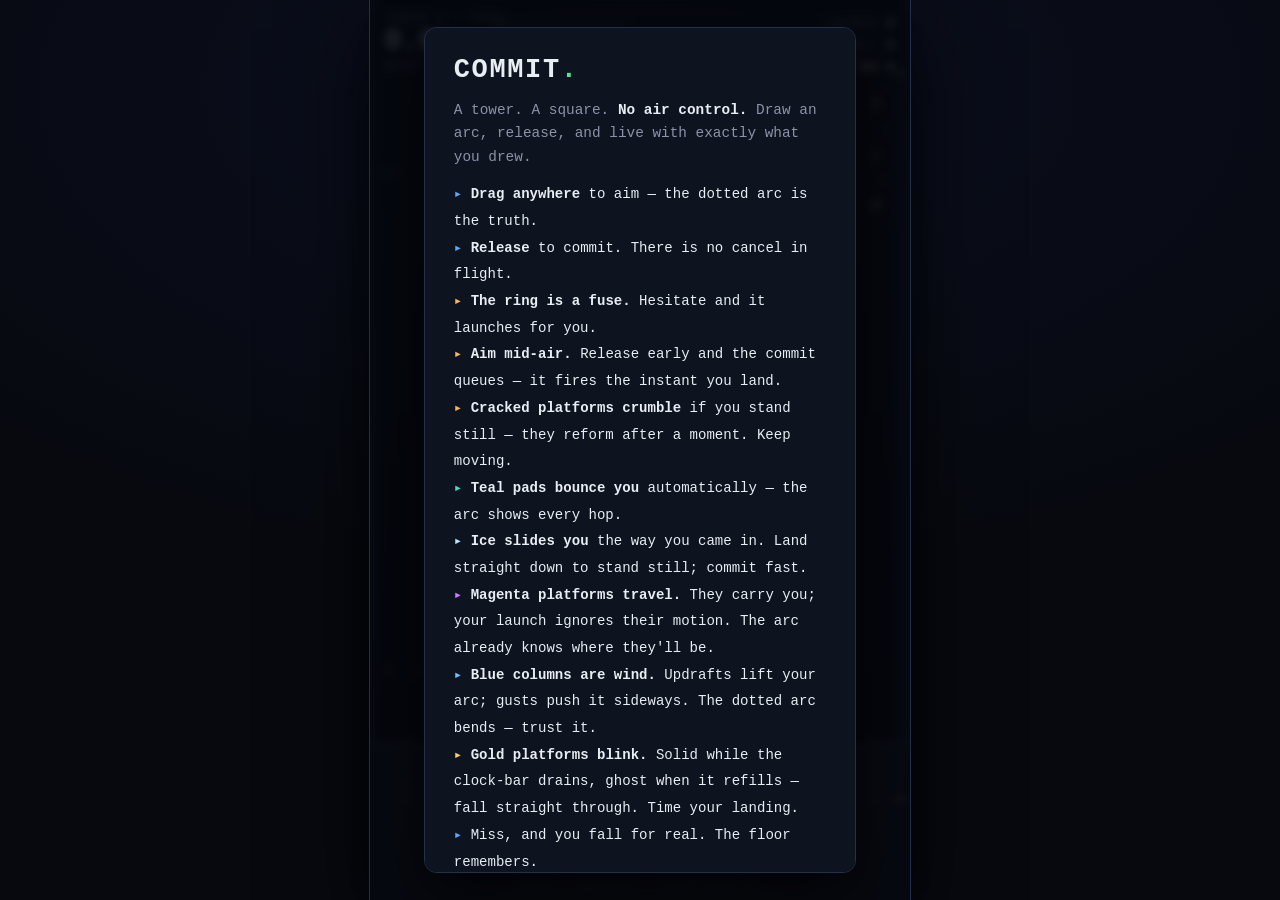
==== index.html @ 6cc87360 "COMMIT v2.5 — Tower 4 (The Tempest Engine): gust zones (updrafts/gusts bend the arc, flight-only) + " ====
<!doctype html>
<html lang="en">
<head>
<meta charset="utf-8">
<meta name="viewport" content="width=device-width,initial-scale=1,maximum-scale=1,user-scalable=no,viewport-fit=cover">
<meta name="description" content="COMMIT — a minimalist precision rage-platformer. Draw an arc, release, and live with exactly what you drew. No air control. No mercy.">
<meta name="theme-color" content="#07090f">
<link rel="icon" href="data:image/svg+xml,%3Csvg%20xmlns='http://www.w3.org/2000/svg'%20viewBox='0%200%2016%2016'%3E%3Crect%20x='1'%20y='1'%20width='14'%20height='14'%20rx='3'%20fill='%23e9edf4'/%3E%3Crect%20x='4'%20y='6'%20width='2'%20height='3'%20fill='%230a0e1a'/%3E%3Crect%20x='10'%20y='6'%20width='2'%20height='3'%20fill='%230a0e1a'/%3E%3C/svg%3E">
<link rel="stylesheet" href="style.css">
<title>COMMIT — no air control. no mercy.</title>
</head>
<body>
<div id="stage"><div id="frame">
<canvas id="cv" aria-label="COMMIT — drag to aim, release to jump"></canvas>
<div id="hud">
 <div id="top">
  <div id="alt"><button id="towerTag" aria-label="Choose tower">TOWER 1 · 508m</button><span id="altV">0.0m</span><small>BEST <span id="best">0.0m</span></small></div>
  <div id="meters">LAUNCH <b id="mLaunch">0</b><br>FALL <b id="mFall">0</b><br>TIME <b id="mTime">0:00.0</b></div>
 </div>
 <div id="btns"><button id="bHelp" aria-label="Help">?</button><button id="bSound" aria-label="Mute sound" aria-pressed="true" title="Sound on/off (M)">♪</button><button id="bReset" aria-label="Reset run">↺</button></div>
 <div id="foot">DRAG · RELEASE · LIVE WITH IT</div>
</div>
<div id="toast" role="status"></div>
<div id="help" class="overlay" hidden><div class="panel">
 <h1>COMMIT<span>.</span></h1>
 <p>A tower. A square. <b>No air control.</b> Draw an arc, release, and live with exactly what you drew.</p>
 <ul class="rules">
  <li><b>Drag anywhere</b> to aim — the dotted arc is the truth.</li>
  <li><b>Release</b> to commit. There is no cancel in flight.</li>
  <li class="warn"><b>The ring is a fuse.</b> Hesitate and it launches for you.</li>
  <li class="warn"><b>Aim mid-air.</b> Release early and the commit queues — it fires the instant you land.</li>
  <li class="warn"><b>Cracked platforms crumble</b> if you stand still — they reform after a moment. Keep moving.</li>
  <li class="spring"><b>Teal pads bounce you</b> automatically — the arc shows every hop.</li>
  <li class="ice"><b>Ice slides you</b> the way you came in. Land straight down to stand still; commit fast.</li>
  <li class="move"><b>Magenta platforms travel.</b> They carry you; your launch ignores their motion. The arc already knows where they'll be.</li>
  <li class="zone"><b>Blue columns are wind.</b> Updrafts lift your arc; gusts push it sideways. The dotted arc bends — trust it.</li>
  <li class="phase"><b>Gold platforms blink.</b> Solid while the clock-bar drains, ghost when it refills — fall straight through. Time your landing.</li>
  <li>Miss, and you fall for real. The floor remembers.</li>
  <li>Reach the summit at <b id="helpSummit">508m</b>.</li>
 </ul>
 <div class="keys">⌨ <kbd>←</kbd><kbd>→</kbd> angle · <kbd>↑</kbd><kbd>↓</kbd> power (hold to sweep) · <kbd>space</kbd> aim, again to commit<br>
 <kbd>shift</kbd> fine aim · <kbd>esc</kbd> close menus · <kbd>R</kbd> reset · <kbd>H</kbd> help · <kbd>M</kbd> sound</div>
 <div class="keys" id="lifeStats"></div>
 <div class="row" id="towers"></div>
 <div class="row"><button id="bStart" class="cta">BEGIN THE CLIMB</button></div>
</div></div>
<div id="confirm" class="overlay" hidden><div class="panel">
 <h1>ERASE RUN<span>?</span></h1>
 <p>Back to 0m. Launches, falls and the clock reset. Crumbled platforms reform. <b>Lifetime records stay.</b></p>
 <div class="row"><button id="bNo" class="cta ghost">KEEP CLIMBING</button><button id="bYes" class="cta danger">ERASE</button></div>
</div></div>
<div id="win" class="overlay" hidden><div class="panel">
 <h1>COMMITTED<span>.</span></h1>
 <p id="winSub">508 meters of decisions you couldn't take back.</p>
 <p id="winUnlock" class="unlock" hidden></p>
 <div id="winStats">
  <div><span>TIME</span><b id="wTime">—</b></div><div><span>LAUNCHES</span><b id="wLaunch">—</b></div>
  <div><span>FALLS</span><b id="wFall">—</b></div><div><span>BIGGEST DROP</span><b id="wDrop">—</b></div>
 </div>
 <textarea id="share" readonly aria-label="Share text"></textarea>
 <div class="row"><button id="bCopy" class="cta ghost">COPY</button><button id="bNext" class="cta">NEXT TOWER →</button><button id="bAgain" class="cta ghost">CLIMB AGAIN</button></div>
</div></div>
</div></div>
<script src="js/core.js"></script>
<script src="js/levels.js"></script>
<script src="levels/tower-1.js"></script>
<script src="levels/tower-2.js"></script>
<script src="levels/tower-3.js"></script>
<script src="levels/tower-4.js"></script>
<script src="js/audio.js"></script>
<script src="js/fx.js"></script>
<script src="js/sim.js"></script>
<script src="js/render.js"></script>
<script src="js/ui.js"></script>
<script src="js/main.js"></script>
</body>
</html>
---- style.css ----
:root{--bg:#07090f;--panel:#0e1320;--ink:#e9edf4;--dim:#8b93a7;--line:#26304a;
--blue:#5aa7ff;--green:#57e389;--amber:#ffb454;--red:#ff5d5d;--spring:#3fe0c5;--ice:#bfe3ff;--mover:#d17bff;
--phase:#ffd166;--zone:#6fc3ff}
*{box-sizing:border-box;margin:0;padding:0}
html,body{height:100%;overflow:hidden;background:var(--bg);color:var(--ink);
font-family:ui-monospace,SFMono-Regular,Menlo,Consolas,"Liberation Mono",monospace;
-webkit-user-select:none;user-select:none}
#stage{position:fixed;inset:0;display:flex;align-items:center;justify-content:center;
background:radial-gradient(120% 90% at 50% 10%,#0b1020 0%,#07090f 60%)}
#frame{position:relative;box-shadow:0 0 0 1px var(--line),0 30px 80px #000c}
canvas{display:block;touch-action:none;cursor:crosshair;background:#0a0e1a}
#hud{position:absolute;inset:0;pointer-events:none;display:flex;flex-direction:column;justify-content:space-between}
#top{display:flex;justify-content:space-between;align-items:flex-start;padding:.7em .8em}
#alt{font-size:1.6em;font-weight:700;line-height:1}
#alt small{display:block;font-size:.42em;color:var(--dim);font-weight:400;margin-top:.35em;letter-spacing:.12em}
#meters{text-align:right;font-size:.72em;color:var(--dim);letter-spacing:.08em;line-height:1.7}
#meters b{color:var(--ink)}
#btns{position:absolute;top:4.8em;right:.8em;display:flex;flex-direction:column;gap:.5em}
button{pointer-events:auto;font:inherit;color:var(--ink);background:#0e1320e6;border:1px solid var(--line);
width:2.2em;height:2.2em;border-radius:.45em;cursor:pointer;transition:border-color .15s,transform .1s}
button:hover{border-color:var(--blue)}
button:active{transform:scale(.94)}
button:focus-visible{outline:2px solid var(--blue);outline-offset:2px}
#bSound.off{color:var(--dim);text-decoration:line-through}
#towerTag{display:block;width:auto;height:auto;background:none;border:none;padding:0;margin:0 0 .3em;
color:var(--dim);font-size:.42em;font-weight:400;letter-spacing:.12em;text-align:left;cursor:pointer}
#towerTag:hover{color:var(--blue)}
#towerTag:focus-visible{outline:2px solid var(--blue);outline-offset:2px}
#foot{padding:.6em .8em;font-size:.62em;color:var(--dim);letter-spacing:.14em;text-align:center;opacity:.85}
.overlay{position:absolute;inset:0;display:flex;align-items:center;justify-content:center;
background:#05070cd9;backdrop-filter:blur(4px);pointer-events:auto;z-index:5}
[hidden]{display:none!important}
.panel{width:min(24em,92%);max-height:94%;overflow-y:auto;background:var(--panel);border:1px solid var(--line);
border-radius:.7em;padding:1.5em 1.6em;box-shadow:0 24px 60px #000a;scrollbar-width:thin;scrollbar-color:var(--line) #0a0f1c}
.panel h1{font-size:1.5em;letter-spacing:.06em;margin-bottom:.5em}
.panel h1 span{color:var(--green)}
.panel p{font-size:.8em;line-height:1.65;color:var(--dim);margin-bottom:.8em}
.panel p b{color:var(--ink)}
.rules{list-style:none;font-size:.78em;line-height:1.9;margin:.4em 0 1em}
.rules li::before{content:"▸ ";color:var(--blue)}
.rules li.warn::before{color:var(--amber)}
.rules li.spring::before{color:var(--spring)}
.rules li.ice::before{color:var(--ice)}
.rules li.move::before{color:var(--mover)}
.rules li.phase::before{color:var(--phase)}
.rules li.zone::before{color:var(--zone)}
.unlock{color:var(--ice);letter-spacing:.08em;font-weight:700}
#towers{margin-bottom:.8em}
#towers .cta{font-size:.7em;padding:.6em .6em}
#towers .cta:disabled{opacity:.45;cursor:not-allowed}
.keys{font-size:.68em;color:var(--dim);line-height:1.9;border-top:1px solid var(--line);padding-top:.8em;margin-bottom:1.1em}
.keys b{color:var(--ink)}
kbd{border:1px solid var(--line);border-bottom-width:2px;border-radius:.3em;padding:.05em .4em;font:inherit;color:var(--ink);background:#0a0f1c}
.row{display:flex;gap:.6em}
.cta{flex:1;width:auto;height:auto;padding:.7em 1em;font-weight:700;letter-spacing:.1em;font-size:.8em;
background:var(--blue);color:#06101f;border-color:var(--blue)}
.cta:hover{filter:brightness(1.1)}
.cta.ghost{background:transparent;color:var(--ink);border-color:var(--line)}
.cta.danger{background:var(--red);border-color:var(--red);color:#20060a}
#winStats{display:grid;grid-template-columns:1fr 1fr;gap:.55em .9em;font-size:.75em;margin:.6em 0 1em}
#winStats div{border:1px solid var(--line);border-radius:.45em;padding:.55em .7em}
#winStats b{display:block;font-size:1.35em;color:var(--green);margin-top:.15em}
#winStats span{color:var(--dim);letter-spacing:.1em;font-size:.85em}
#share{width:100%;font:inherit;font-size:.68em;color:var(--dim);background:#0a0f1c;border:1px solid var(--line);
border-radius:.45em;padding:.6em;resize:none;height:4.6em;margin-bottom:.8em;-webkit-user-select:text;user-select:text;
scrollbar-width:thin;scrollbar-color:var(--line) #0a0f1c}
.panel::-webkit-scrollbar,#share::-webkit-scrollbar{width:8px}
.panel::-webkit-scrollbar-track,#share::-webkit-scrollbar-track{background:#0a0f1c;border-radius:4px}
.panel::-webkit-scrollbar-thumb,#share::-webkit-scrollbar-thumb{background:var(--line);border-radius:4px}
.panel::-webkit-scrollbar-thumb:hover,#share::-webkit-scrollbar-thumb:hover{background:var(--blue)}
#toast{position:absolute;left:50%;bottom:4.5em;transform:translateX(-50%);font-size:.68em;letter-spacing:.12em;
color:var(--ink);background:#0e1320e6;border:1px solid var(--line);border-radius:.5em;padding:.5em .9em;
opacity:0;transition:opacity .25s;pointer-events:none;z-index:6;white-space:nowrap}
#toast.show{opacity:1}
@media (prefers-reduced-motion:reduce){button{transition:none}}
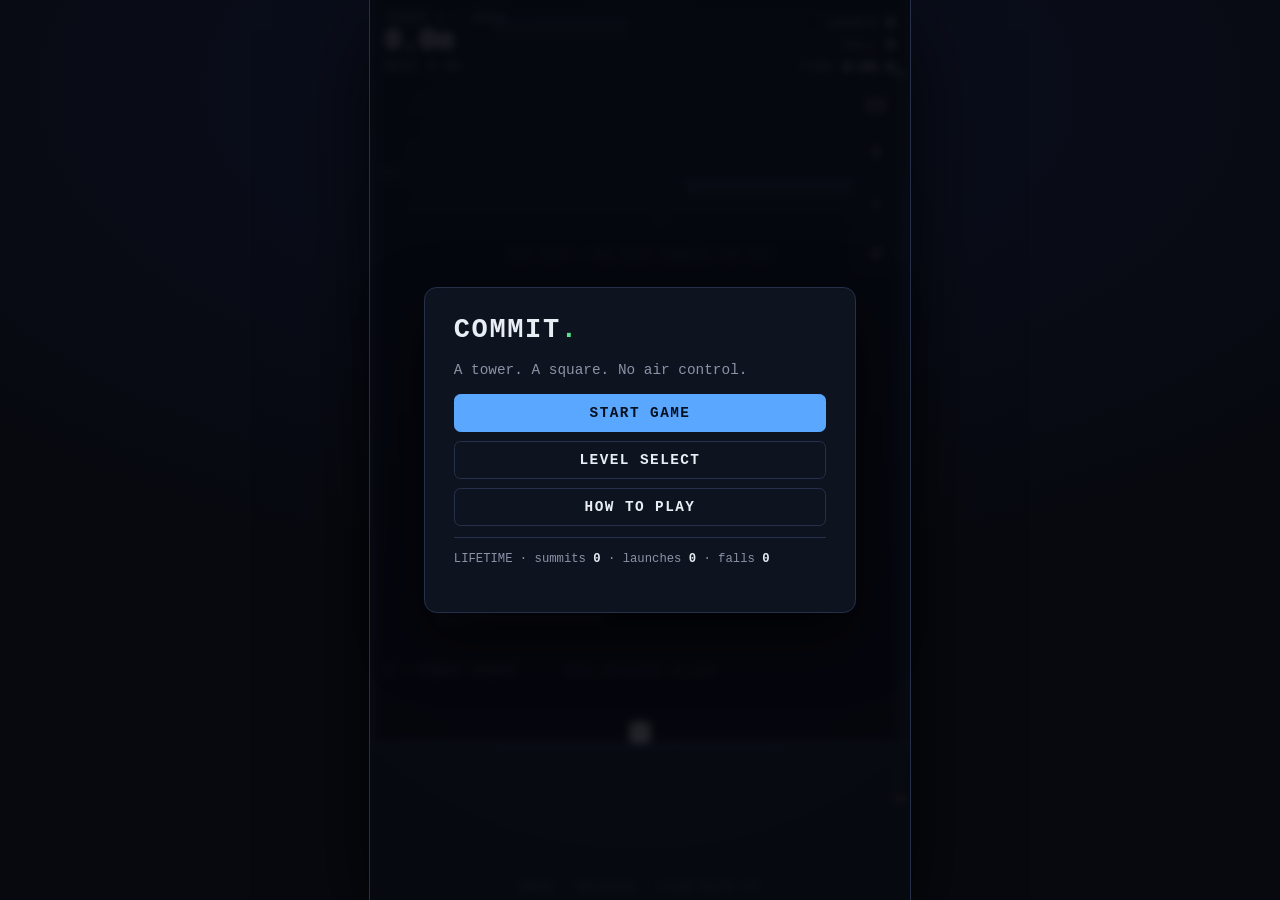
==== commit da9c6827: "Main menu start page (Continue/Start, Level Select of unlocked towers, How to Play), pause (Esc/P/II" ====
--- a/index.html
+++ b/index.html
@@ -17,10 +17,36 @@
   <div id="alt"><button id="towerTag" aria-label="Choose tower">TOWER 1 · 508m</button><span id="altV">0.0m</span><small>BEST <span id="best">0.0m</span></small></div>
   <div id="meters">LAUNCH <b id="mLaunch">0</b><br>FALL <b id="mFall">0</b><br>TIME <b id="mTime">0:00.0</b></div>
  </div>
- <div id="btns"><button id="bHelp" aria-label="Help">?</button><button id="bSound" aria-label="Mute sound" aria-pressed="true" title="Sound on/off (M)">♪</button><button id="bReset" aria-label="Reset run">↺</button></div>
+ <div id="btns"><button id="bPause" aria-label="Pause" title="Pause (Esc / P)">II</button><button id="bHelp" aria-label="Help">?</button><button id="bSound" aria-label="Mute sound" aria-pressed="true" title="Sound on/off (M)">♪</button><button id="bReset" aria-label="Reset run">↺</button></div>
  <div id="foot">DRAG · RELEASE · LIVE WITH IT</div>
 </div>
 <div id="toast" role="status"></div>
+<div id="menu" class="overlay" hidden><div class="panel">
+ <h1>COMMIT<span>.</span></h1>
+ <p id="menuSub">A tower. A square. No air control.</p>
+ <div class="col">
+  <button id="bContinue" class="cta block">START GAME</button>
+  <button id="bSelect" class="cta block ghost">LEVEL SELECT</button>
+  <button id="bHow" class="cta block ghost">HOW TO PLAY</button>
+ </div>
+ <div class="keys" id="menuStats"></div>
+</div></div>
+<div id="pause" class="overlay" hidden><div class="panel">
+ <h1>PAUSED<span>.</span></h1>
+ <p id="pauseInfo"></p>
+ <div class="col">
+  <button id="bResume" class="cta block">RESUME</button>
+  <button id="bPauseSelect" class="cta block ghost">LEVEL SELECT</button>
+  <button id="bPauseMenu" class="cta block ghost">MAIN MENU</button>
+ </div>
+ <div class="keys">esc / p resume · the clock is frozen</div>
+</div></div>
+<div id="select" class="overlay" hidden><div class="panel">
+ <h1>LEVEL SELECT<span>.</span></h1>
+ <p>Available towers. Clear a summit to unlock the next.</p>
+ <div class="col" id="selectList"></div>
+ <div class="row"><button id="selectBack" class="cta ghost">BACK</button></div>
+</div></div>
 <div id="help" class="overlay" hidden><div class="panel">
  <h1>COMMIT<span>.</span></h1>
  <p>A tower. A square. <b>No air control.</b> Draw an arc, release, and live with exactly what you drew.</p>
@@ -39,7 +65,7 @@
   <li>Reach the summit at <b id="helpSummit">508m</b>.</li>
  </ul>
  <div class="keys">⌨ <kbd>←</kbd><kbd>→</kbd> angle · <kbd>↑</kbd><kbd>↓</kbd> power (hold to sweep) · <kbd>space</kbd> aim, again to commit<br>
- <kbd>shift</kbd> fine aim · <kbd>esc</kbd> close menus · <kbd>R</kbd> reset · <kbd>H</kbd> help · <kbd>M</kbd> sound</div>
+ <kbd>shift</kbd> fine aim · <kbd>esc</kbd>/<kbd>P</kbd> pause · <kbd>R</kbd> reset · <kbd>H</kbd> help · <kbd>M</kbd> sound</div>
  <div class="keys" id="lifeStats"></div>
  <div class="row" id="towers"></div>
  <div class="row"><button id="bStart" class="cta">BEGIN THE CLIMB</button></div>
@@ -59,6 +85,7 @@
  </div>
  <textarea id="share" readonly aria-label="Share text"></textarea>
  <div class="row"><button id="bCopy" class="cta ghost">COPY</button><button id="bNext" class="cta">NEXT TOWER →</button><button id="bAgain" class="cta ghost">CLIMB AGAIN</button></div>
+ <div class="row"><button id="bWinSelect" class="cta ghost">LEVEL SELECT</button><button id="bWinMenu" class="cta ghost">MAIN MENU</button></div>
 </div></div>
 </div></div>
 <script src="js/core.js"></script>
--- a/style.css
+++ b/style.css
@@ -57,6 +57,9 @@
 .cta:hover{filter:brightness(1.1)}
 .cta.ghost{background:transparent;color:var(--ink);border-color:var(--line)}
 .cta.danger{background:var(--red);border-color:var(--red);color:#20060a}
+.col{display:flex;flex-direction:column;gap:.5em;margin:.6em 0}
+.cta.block{flex:none;width:100%}
+#selectList .cta{font-size:.75em}
 #winStats{display:grid;grid-template-columns:1fr 1fr;gap:.55em .9em;font-size:.75em;margin:.6em 0 1em}
 #winStats div{border:1px solid var(--line);border-radius:.45em;padding:.55em .7em}
 #winStats b{display:block;font-size:1.35em;color:var(--green);margin-top:.15em}
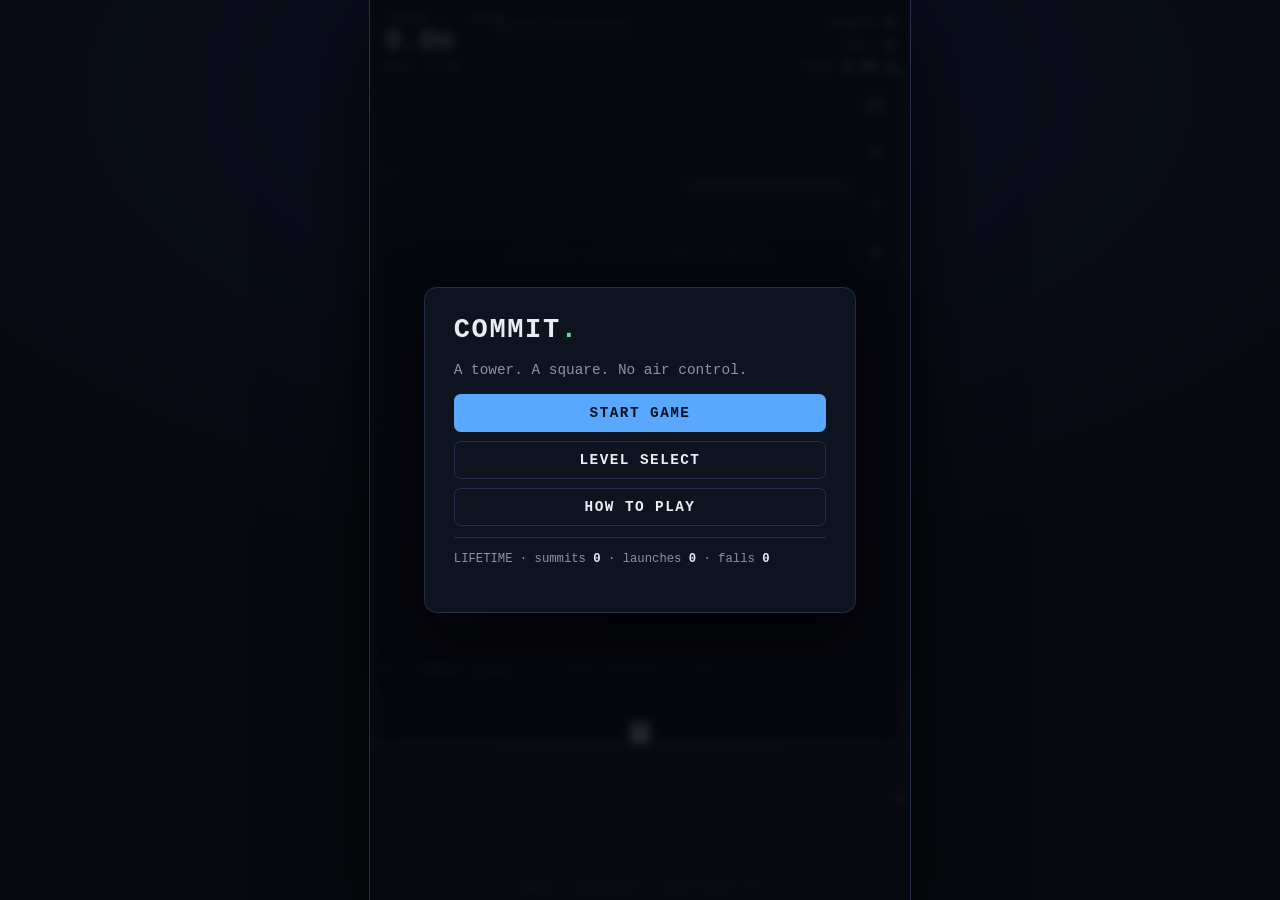
==== commit 370c411e: "COMMIT v2.6 — Tower 5 (The Orrery): orbiters (circular 2-D carry) + direction springs (fixed-vector " ====
--- a/index.html
+++ b/index.html
@@ -61,6 +61,8 @@
   <li class="move"><b>Magenta platforms travel.</b> They carry you; your launch ignores their motion. The arc already knows where they'll be.</li>
   <li class="zone"><b>Blue columns are wind.</b> Updrafts lift your arc; gusts push it sideways. The dotted arc bends — trust it.</li>
   <li class="phase"><b>Gold platforms blink.</b> Solid while the clock-bar drains, ghost when it refills — fall straight through. Time your landing.</li>
+  <li class="orbit"><b>Green rings orbit.</b> They carry you around the circle; the arc knows where they'll be.</li>
+  <li class="dir"><b>Orange pads throw you.</b> A fixed vector, not your momentum — follow the arrow.</li>
   <li>Miss, and you fall for real. The floor remembers.</li>
   <li>Reach the summit at <b id="helpSummit">508m</b>.</li>
  </ul>
@@ -94,6 +96,7 @@
 <script src="levels/tower-2.js"></script>
 <script src="levels/tower-3.js"></script>
 <script src="levels/tower-4.js"></script>
+<script src="levels/tower-5.js"></script>
 <script src="js/audio.js"></script>
 <script src="js/fx.js"></script>
 <script src="js/sim.js"></script>
--- a/style.css
+++ b/style.css
@@ -1,6 +1,6 @@
 :root{--bg:#07090f;--panel:#0e1320;--ink:#e9edf4;--dim:#8b93a7;--line:#26304a;
 --blue:#5aa7ff;--green:#57e389;--amber:#ffb454;--red:#ff5d5d;--spring:#3fe0c5;--ice:#bfe3ff;--mover:#d17bff;
---phase:#ffd166;--zone:#6fc3ff}
+--phase:#ffd166;--zone:#6fc3ff;--dir:#ff9f43;--orbit:#7ee0a3}
 *{box-sizing:border-box;margin:0;padding:0}
 html,body{height:100%;overflow:hidden;background:var(--bg);color:var(--ink);
 font-family:ui-monospace,SFMono-Regular,Menlo,Consolas,"Liberation Mono",monospace;
@@ -44,6 +44,8 @@
 .rules li.move::before{color:var(--mover)}
 .rules li.phase::before{color:var(--phase)}
 .rules li.zone::before{color:var(--zone)}
+.rules li.orbit::before{color:var(--orbit)}
+.rules li.dir::before{color:var(--dir)}
 .unlock{color:var(--ice);letter-spacing:.08em;font-weight:700}
 #towers{margin-bottom:.8em}
 #towers .cta{font-size:.7em;padding:.6em .6em}
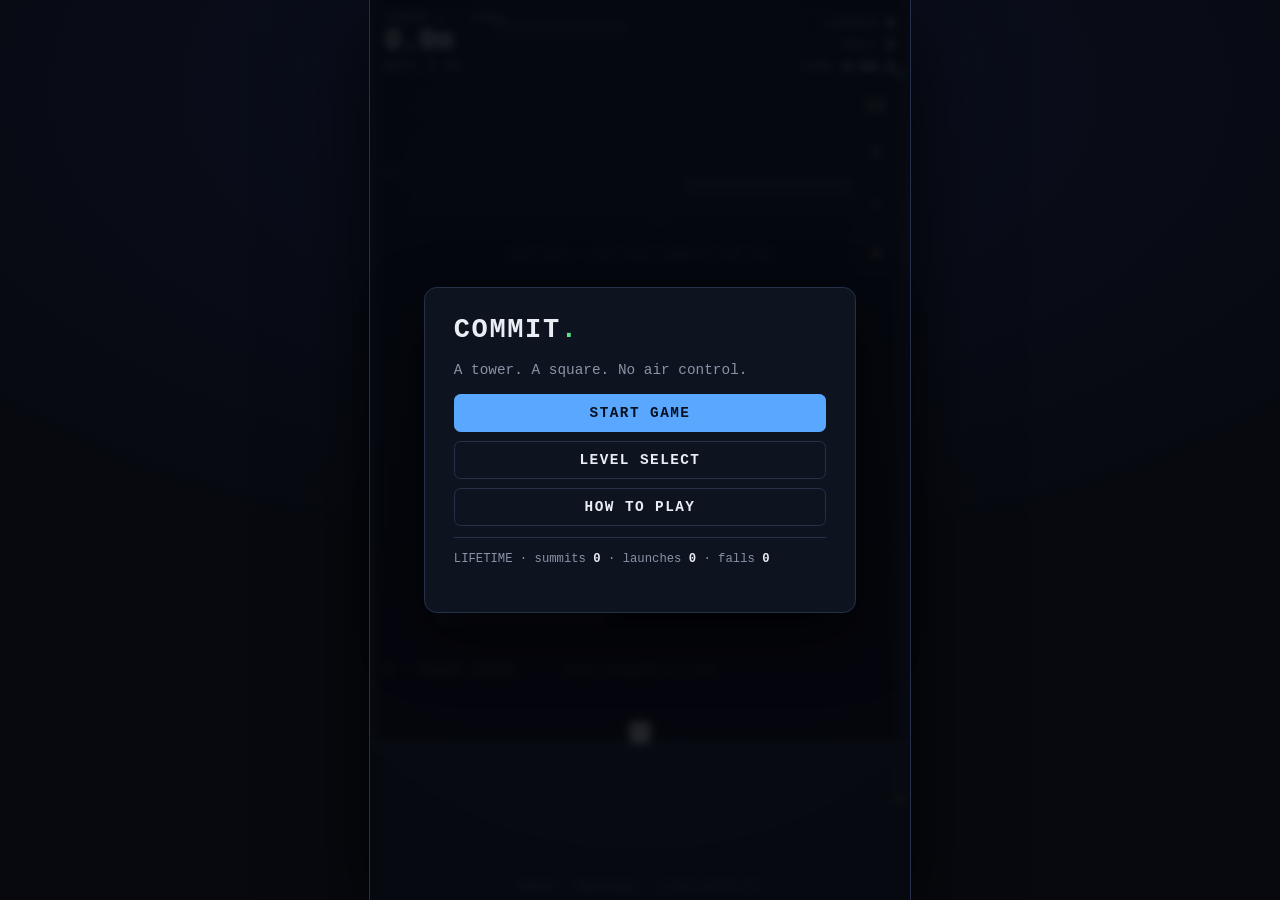
==== commit a05d5c58: "Readable-code pass: reformat every script and move all tuning numbers into named, commented constant" ====
--- a/index.html
+++ b/index.html
@@ -90,6 +90,7 @@
  <div class="row"><button id="bWinSelect" class="cta ghost">LEVEL SELECT</button><button id="bWinMenu" class="cta ghost">MAIN MENU</button></div>
 </div></div>
 </div></div>
+<script src="js/constants.js"></script>
 <script src="js/core.js"></script>
 <script src="js/levels.js"></script>
 <script src="levels/tower-1.js"></script>
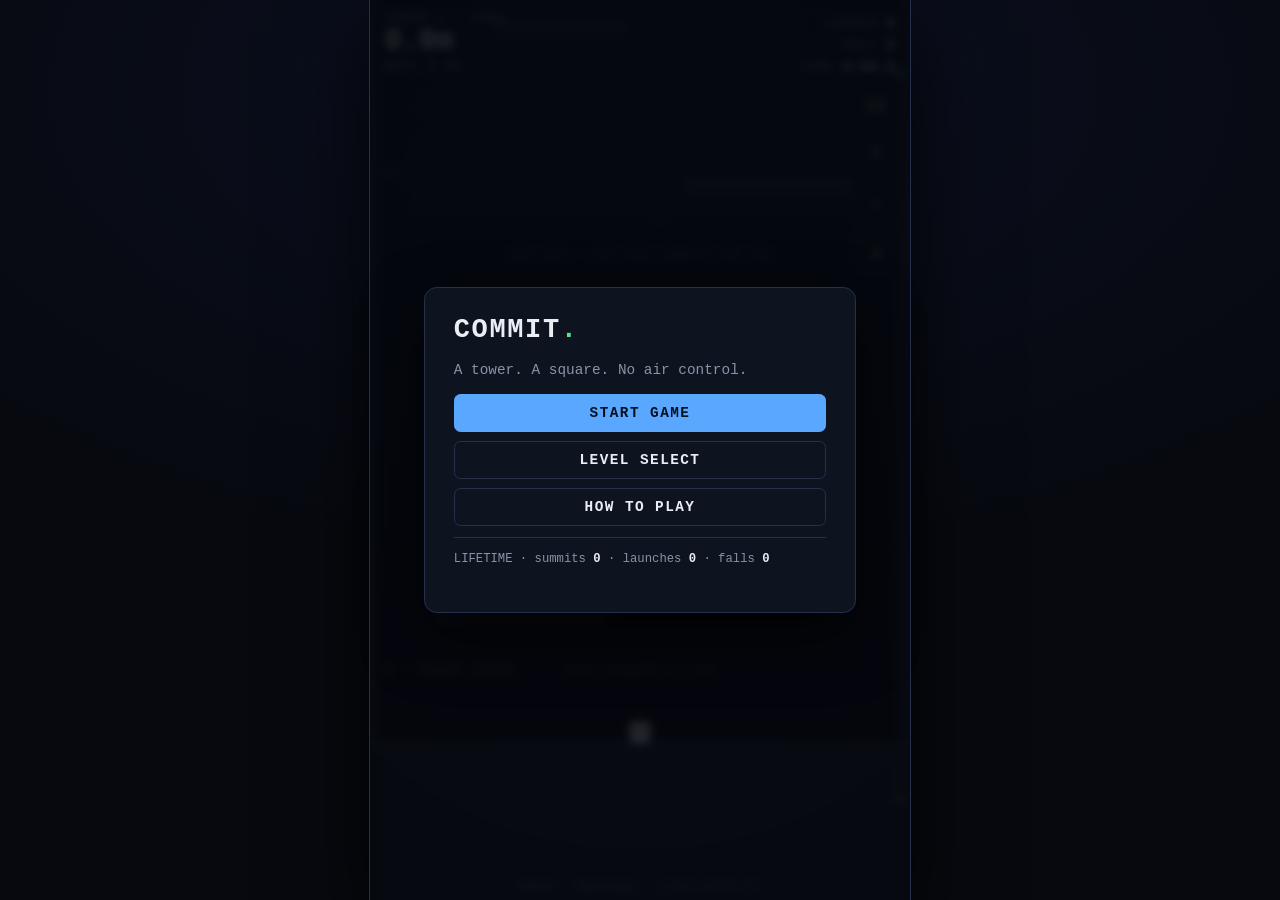
==== commit 541c090b: "COMMIT v2.7 — Tower 6 (The Switchboard): one-way warp doors (type 9, target idx). The fold resolves " ====
--- a/index.html
+++ b/index.html
@@ -63,6 +63,7 @@
   <li class="phase"><b>Gold platforms blink.</b> Solid while the clock-bar drains, ghost when it refills — fall straight through. Time your landing.</li>
   <li class="orbit"><b>Green rings orbit.</b> They carry you around the circle; the arc knows where they'll be.</li>
   <li class="dir"><b>Orange pads throw you.</b> A fixed vector, not your momentum — follow the arrow.</li>
+  <li class="warp"><b>Pink pads are one-way doors.</b> Landing folds you to their target — the arc rings where the door opens. Some doors open downward; some are unkind.</li>
   <li>Miss, and you fall for real. The floor remembers.</li>
   <li>Reach the summit at <b id="helpSummit">508m</b>.</li>
  </ul>
@@ -98,6 +99,7 @@
 <script src="levels/tower-3.js"></script>
 <script src="levels/tower-4.js"></script>
 <script src="levels/tower-5.js"></script>
+<script src="levels/tower-6.js"></script>
 <script src="js/audio.js"></script>
 <script src="js/fx.js"></script>
 <script src="js/sim.js"></script>
--- a/style.css
+++ b/style.css
@@ -1,6 +1,6 @@
 :root{--bg:#07090f;--panel:#0e1320;--ink:#e9edf4;--dim:#8b93a7;--line:#26304a;
 --blue:#5aa7ff;--green:#57e389;--amber:#ffb454;--red:#ff5d5d;--spring:#3fe0c5;--ice:#bfe3ff;--mover:#d17bff;
---phase:#ffd166;--zone:#6fc3ff;--dir:#ff9f43;--orbit:#7ee0a3}
+--phase:#ffd166;--zone:#6fc3ff;--dir:#ff9f43;--orbit:#7ee0a3;--warp:#ff6ec7}
 *{box-sizing:border-box;margin:0;padding:0}
 html,body{height:100%;overflow:hidden;background:var(--bg);color:var(--ink);
 font-family:ui-monospace,SFMono-Regular,Menlo,Consolas,"Liberation Mono",monospace;
@@ -46,6 +46,7 @@
 .rules li.zone::before{color:var(--zone)}
 .rules li.orbit::before{color:var(--orbit)}
 .rules li.dir::before{color:var(--dir)}
+.rules li.warp::before{color:var(--warp)}
 .unlock{color:var(--ice);letter-spacing:.08em;font-weight:700}
 #towers{margin-bottom:.8em}
 #towers .cta{font-size:.7em;padding:.6em .6em}
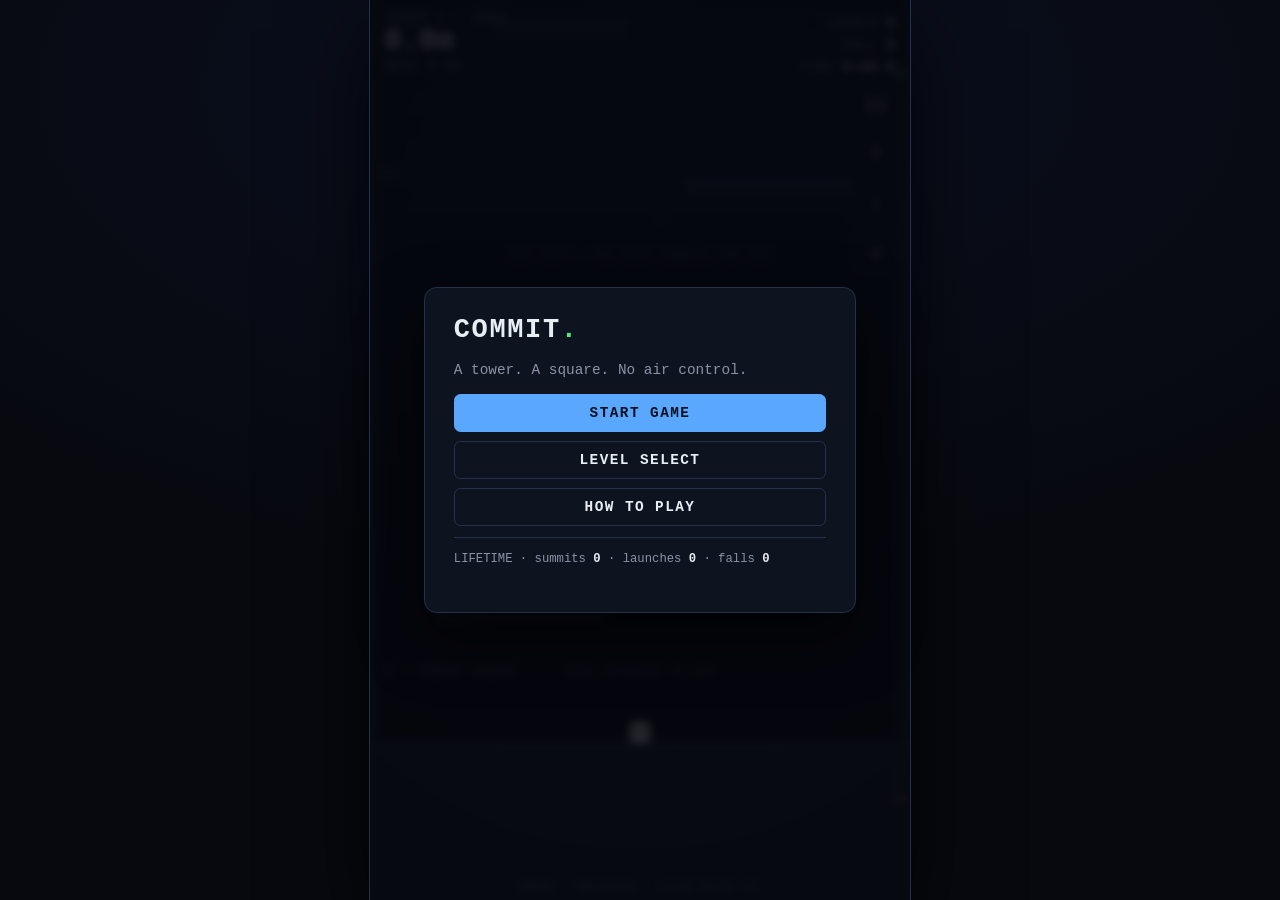
==== commit 4f52c988: "Tower 6 grows to 780m (46 platforms, 11 doors, 9 sections: Return Door, Machine Room with a phase ga" ====
--- a/index.html
+++ b/index.html
@@ -36,6 +36,7 @@
  <p id="pauseInfo"></p>
  <div class="col">
   <button id="bResume" class="cta block">RESUME</button>
+  <button id="bPauseReset" class="cta block ghost">RESET RUN</button>
   <button id="bPauseSelect" class="cta block ghost">LEVEL SELECT</button>
   <button id="bPauseMenu" class="cta block ghost">MAIN MENU</button>
  </div>
@@ -50,6 +51,11 @@
 <div id="help" class="overlay" hidden><div class="panel">
  <h1>COMMIT<span>.</span></h1>
  <p>A tower. A square. <b>No air control.</b> Draw an arc, release, and live with exactly what you drew.</p>
+ <div class="row" id="towers"></div>
+ <div class="row"><button id="bStart" class="cta">BEGIN THE CLIMB</button></div>
+ <div class="keys">⌨ <kbd>←</kbd><kbd>→</kbd> angle · <kbd>↑</kbd><kbd>↓</kbd> power (hold to sweep) · <kbd>space</kbd> aim, again to commit<br>
+ <kbd>shift</kbd> fine aim · <kbd>esc</kbd>/<kbd>P</kbd> pause · <kbd>R</kbd> reset · <kbd>H</kbd> help · <kbd>M</kbd> sound</div>
+ <div class="keys" id="lifeStats"></div>
  <ul class="rules">
   <li><b>Drag anywhere</b> to aim — the dotted arc is the truth.</li>
   <li><b>Release</b> to commit. There is no cancel in flight.</li>
@@ -63,15 +69,10 @@
   <li class="phase"><b>Gold platforms blink.</b> Solid while the clock-bar drains, ghost when it refills — fall straight through. Time your landing.</li>
   <li class="orbit"><b>Green rings orbit.</b> They carry you around the circle; the arc knows where they'll be.</li>
   <li class="dir"><b>Orange pads throw you.</b> A fixed vector, not your momentum — follow the arrow.</li>
-  <li class="warp"><b>Pink pads are one-way doors.</b> Landing folds you to their target — the arc rings where the door opens. Some doors open downward; some are unkind.</li>
+  <li class="warp"><b>Pink pads are one-way doors.</b> Landing folds you somewhere — the arc rings the door, never its destination. Some doors open downward; some are unkind.</li>
   <li>Miss, and you fall for real. The floor remembers.</li>
   <li>Reach the summit at <b id="helpSummit">508m</b>.</li>
  </ul>
- <div class="keys">⌨ <kbd>←</kbd><kbd>→</kbd> angle · <kbd>↑</kbd><kbd>↓</kbd> power (hold to sweep) · <kbd>space</kbd> aim, again to commit<br>
- <kbd>shift</kbd> fine aim · <kbd>esc</kbd>/<kbd>P</kbd> pause · <kbd>R</kbd> reset · <kbd>H</kbd> help · <kbd>M</kbd> sound</div>
- <div class="keys" id="lifeStats"></div>
- <div class="row" id="towers"></div>
- <div class="row"><button id="bStart" class="cta">BEGIN THE CLIMB</button></div>
 </div></div>
 <div id="confirm" class="overlay" hidden><div class="panel">
  <h1>ERASE RUN<span>?</span></h1>
--- a/style.css
+++ b/style.css
@@ -36,7 +36,7 @@
 .panel h1 span{color:var(--green)}
 .panel p{font-size:.8em;line-height:1.65;color:var(--dim);margin-bottom:.8em}
 .panel p b{color:var(--ink)}
-.rules{list-style:none;font-size:.78em;line-height:1.9;margin:.4em 0 1em}
+.rules{list-style:none;font-size:.74em;line-height:1.6;margin:.4em 0 1em}
 .rules li::before{content:"▸ ";color:var(--blue)}
 .rules li.warn::before{color:var(--amber)}
 .rules li.spring::before{color:var(--spring)}
@@ -48,8 +48,8 @@
 .rules li.dir::before{color:var(--dir)}
 .rules li.warp::before{color:var(--warp)}
 .unlock{color:var(--ice);letter-spacing:.08em;font-weight:700}
-#towers{margin-bottom:.8em}
-#towers .cta{font-size:.7em;padding:.6em .6em}
+#towers{flex-wrap:wrap;gap:.45em;margin-bottom:.8em}
+#towers .cta{flex:1 1 30%;min-width:0;font-size:.68em;padding:.55em .4em}
 #towers .cta:disabled{opacity:.45;cursor:not-allowed}
 .keys{font-size:.68em;color:var(--dim);line-height:1.9;border-top:1px solid var(--line);padding-top:.8em;margin-bottom:1.1em}
 .keys b{color:var(--ink)}
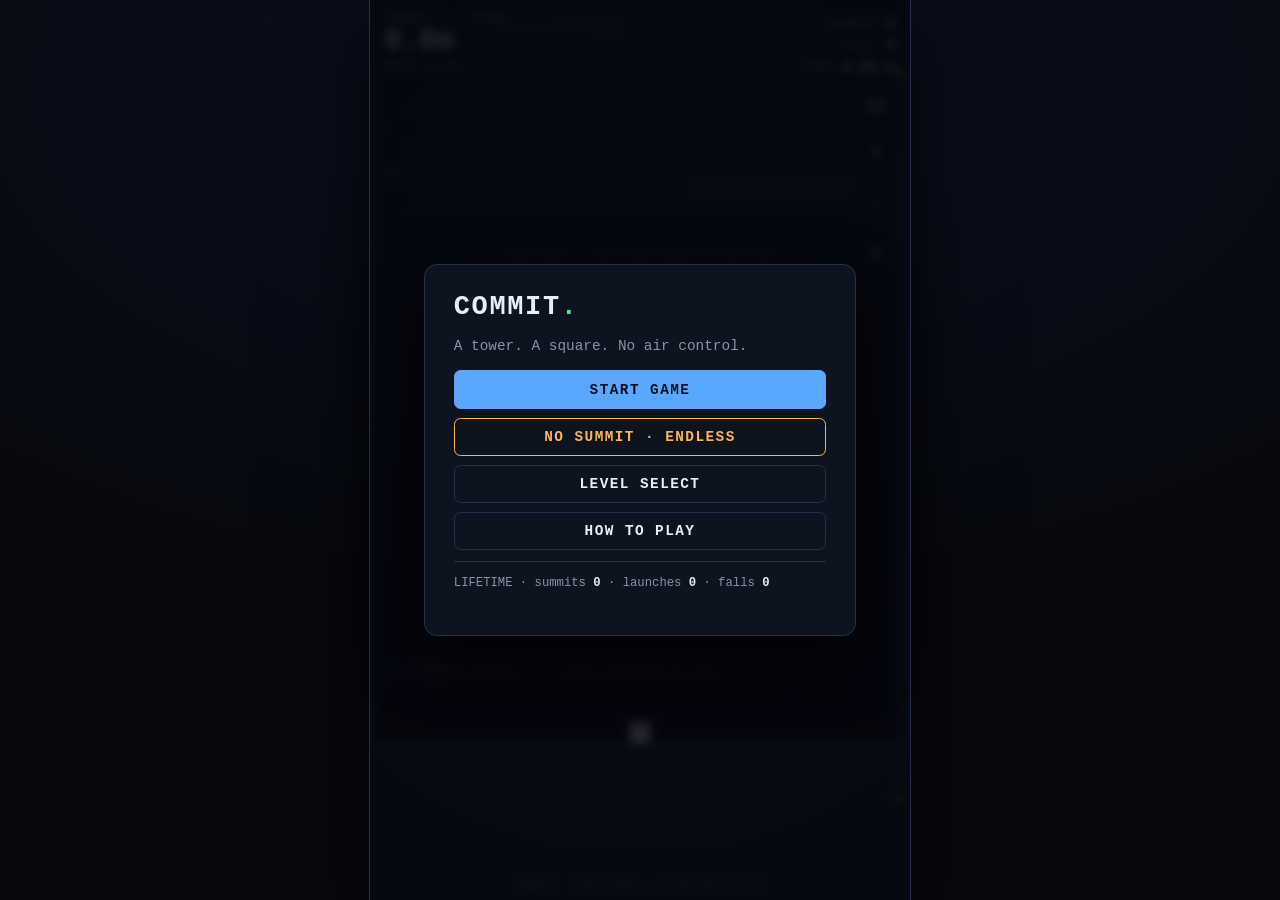
==== commit 77521ae6: "NO SUMMIT: endless randomized mode from the main menu - seeded shaft of every platform type, probe-v" ====
--- a/index.html
+++ b/index.html
@@ -14,7 +14,7 @@
 <canvas id="cv" aria-label="COMMIT — drag to aim, release to jump"></canvas>
 <div id="hud">
  <div id="top">
-  <div id="alt"><button id="towerTag" aria-label="Choose tower">TOWER 1 · 508m</button><span id="altV">0.0m</span><small>BEST <span id="best">0.0m</span></small></div>
+  <div id="alt"><button id="towerTag" aria-label="Choose tower">TOWER 1 · 508m</button><span id="altV">0.0m</span><small><span id="bestLab">BEST</span> <span id="best">0.0m</span></small></div>
   <div id="meters">LAUNCH <b id="mLaunch">0</b><br>FALL <b id="mFall">0</b><br>TIME <b id="mTime">0:00.0</b></div>
  </div>
  <div id="btns"><button id="bPause" aria-label="Pause" title="Pause (Esc / P)">II</button><button id="bHelp" aria-label="Help">?</button><button id="bSound" aria-label="Mute sound" aria-pressed="true" title="Sound on/off (M)">♪</button><button id="bReset" aria-label="Reset run">↺</button></div>
@@ -26,6 +26,7 @@
  <p id="menuSub">A tower. A square. No air control.</p>
  <div class="col">
   <button id="bContinue" class="cta block">START GAME</button>
+  <button id="bEndless" class="cta block endless">NO SUMMIT · ENDLESS</button>
   <button id="bSelect" class="cta block ghost">LEVEL SELECT</button>
   <button id="bHow" class="cta block ghost">HOW TO PLAY</button>
  </div>
@@ -71,7 +72,8 @@
   <li class="dir"><b>Orange pads throw you.</b> A fixed vector, not your momentum — follow the arrow.</li>
   <li class="warp"><b>Pink pads are one-way doors.</b> Landing folds you somewhere — the arc rings the door, never its destination. Some doors open downward; some are unkind.</li>
   <li>Miss, and you fall for real. The floor remembers.</li>
-  <li>Reach the summit at <b id="helpSummit">508m</b>.</li>
+  <li id="ruleSummit">Reach the summit at <b id="helpSummit">508m</b>.</li>
+  <li id="ruleEndless" class="endless" hidden><b>NO SUMMIT is endless.</b> Random platforms, always within reach. The void rises 50m below your peak — fall into it and the run ends. Flagged pads <b>commit your height</b>: only committed height counts on death.</li>
  </ul>
 </div></div>
 <div id="confirm" class="overlay" hidden><div class="panel">
@@ -83,13 +85,25 @@
  <h1>COMMITTED<span>.</span></h1>
  <p id="winSub">508 meters of decisions you couldn't take back.</p>
  <p id="winUnlock" class="unlock" hidden></p>
- <div id="winStats">
+ <div id="winStats" class="stats">
   <div><span>TIME</span><b id="wTime">—</b></div><div><span>LAUNCHES</span><b id="wLaunch">—</b></div>
   <div><span>FALLS</span><b id="wFall">—</b></div><div><span>BIGGEST DROP</span><b id="wDrop">—</b></div>
  </div>
  <textarea id="share" readonly aria-label="Share text"></textarea>
  <div class="row"><button id="bCopy" class="cta ghost">COPY</button><button id="bNext" class="cta">NEXT TOWER →</button><button id="bAgain" class="cta ghost">CLIMB AGAIN</button></div>
  <div class="row"><button id="bWinSelect" class="cta ghost">LEVEL SELECT</button><button id="bWinMenu" class="cta ghost">MAIN MENU</button></div>
+</div></div>
+<div id="dead" class="overlay" hidden><div class="panel">
+ <h1>THE VOID<span>.</span></h1>
+ <p id="deadSub">Uncommitted height is lost. The void keeps what you didn't commit.</p>
+ <div class="stats">
+  <div><span>COMMITTED</span><b id="dScore">—</b></div><div><span>PEAK REACHED</span><b id="dPeak">—</b></div>
+  <div><span>LAUNCHES</span><b id="dLaunch">—</b></div><div><span>TIME</span><b id="dTime">—</b></div>
+ </div>
+ <p id="deadBest" class="unlock"></p>
+ <textarea id="dShare" readonly aria-label="Share text"></textarea>
+ <div class="row"><button id="bDeadCopy" class="cta ghost">COPY</button><button id="bDeadAgain" class="cta">CLIMB AGAIN</button></div>
+ <div class="row"><button id="bDeadMenu" class="cta ghost">MAIN MENU</button></div>
 </div></div>
 </div></div>
 <script src="js/constants.js"></script>
@@ -104,6 +118,7 @@
 <script src="js/audio.js"></script>
 <script src="js/fx.js"></script>
 <script src="js/sim.js"></script>
+<script src="js/endless.js"></script>
 <script src="js/render.js"></script>
 <script src="js/ui.js"></script>
 <script src="js/main.js"></script>
--- a/style.css
+++ b/style.css
@@ -47,6 +47,7 @@
 .rules li.orbit::before{color:var(--orbit)}
 .rules li.dir::before{color:var(--dir)}
 .rules li.warp::before{color:var(--warp)}
+.rules li.endless::before{color:var(--amber)}
 .unlock{color:var(--ice);letter-spacing:.08em;font-weight:700}
 #towers{flex-wrap:wrap;gap:.45em;margin-bottom:.8em}
 #towers .cta{flex:1 1 30%;min-width:0;font-size:.68em;padding:.55em .4em}
@@ -54,26 +55,31 @@
 .keys{font-size:.68em;color:var(--dim);line-height:1.9;border-top:1px solid var(--line);padding-top:.8em;margin-bottom:1.1em}
 .keys b{color:var(--ink)}
 kbd{border:1px solid var(--line);border-bottom-width:2px;border-radius:.3em;padding:.05em .4em;font:inherit;color:var(--ink);background:#0a0f1c}
-.row{display:flex;gap:.6em}
+.row{display:flex;gap:.6em;margin-bottom:.6em}
 .cta{flex:1;width:auto;height:auto;padding:.7em 1em;font-weight:700;letter-spacing:.1em;font-size:.8em;
 background:var(--blue);color:#06101f;border-color:var(--blue)}
 .cta:hover{filter:brightness(1.1)}
 .cta.ghost{background:transparent;color:var(--ink);border-color:var(--line)}
+.cta.endless{background:transparent;color:var(--amber);border-color:var(--amber)}
+.cta.endless:hover{filter:brightness(1.2)}
 .cta.danger{background:var(--red);border-color:var(--red);color:#20060a}
 .col{display:flex;flex-direction:column;gap:.5em;margin:.6em 0}
 .cta.block{flex:none;width:100%}
 #selectList .cta{font-size:.75em}
-#winStats{display:grid;grid-template-columns:1fr 1fr;gap:.55em .9em;font-size:.75em;margin:.6em 0 1em}
-#winStats div{border:1px solid var(--line);border-radius:.45em;padding:.55em .7em}
-#winStats b{display:block;font-size:1.35em;color:var(--green);margin-top:.15em}
-#winStats span{color:var(--dim);letter-spacing:.1em;font-size:.85em}
-#share{width:100%;font:inherit;font-size:.68em;color:var(--dim);background:#0a0f1c;border:1px solid var(--line);
+.stats{display:grid;grid-template-columns:1fr 1fr;gap:.55em .9em;font-size:.75em;margin:.6em 0 1em}
+.stats div{border:1px solid var(--line);border-radius:.45em;padding:.55em .7em}
+.stats b{display:block;font-size:1.35em;color:var(--green);margin-top:.15em}
+.stats span{color:var(--dim);letter-spacing:.1em;font-size:.85em}
+#dead h1 span{color:var(--red)}
+#dead .stats b{color:var(--amber)}
+#dead .stats div:first-child b{color:var(--green)}
+#share,#dShare{width:100%;font:inherit;font-size:.68em;color:var(--dim);background:#0a0f1c;border:1px solid var(--line);
 border-radius:.45em;padding:.6em;resize:none;height:4.6em;margin-bottom:.8em;-webkit-user-select:text;user-select:text;
 scrollbar-width:thin;scrollbar-color:var(--line) #0a0f1c}
-.panel::-webkit-scrollbar,#share::-webkit-scrollbar{width:8px}
-.panel::-webkit-scrollbar-track,#share::-webkit-scrollbar-track{background:#0a0f1c;border-radius:4px}
-.panel::-webkit-scrollbar-thumb,#share::-webkit-scrollbar-thumb{background:var(--line);border-radius:4px}
-.panel::-webkit-scrollbar-thumb:hover,#share::-webkit-scrollbar-thumb:hover{background:var(--blue)}
+.panel::-webkit-scrollbar,#share::-webkit-scrollbar,#dShare::-webkit-scrollbar{width:8px}
+.panel::-webkit-scrollbar-track,#share::-webkit-scrollbar-track,#dShare::-webkit-scrollbar-track{background:#0a0f1c;border-radius:4px}
+.panel::-webkit-scrollbar-thumb,#share::-webkit-scrollbar-thumb,#dShare::-webkit-scrollbar-thumb{background:var(--line);border-radius:4px}
+.panel::-webkit-scrollbar-thumb:hover,#share::-webkit-scrollbar-thumb:hover,#dShare::-webkit-scrollbar-thumb:hover{background:var(--blue)}
 #toast{position:absolute;left:50%;bottom:4.5em;transform:translateX(-50%);font-size:.68em;letter-spacing:.12em;
 color:var(--ink);background:#0e1320e6;border:1px solid var(--line);border-radius:.5em;padding:.5em .9em;
 opacity:0;transition:opacity .25s;pointer-events:none;z-index:6;white-space:nowrap}
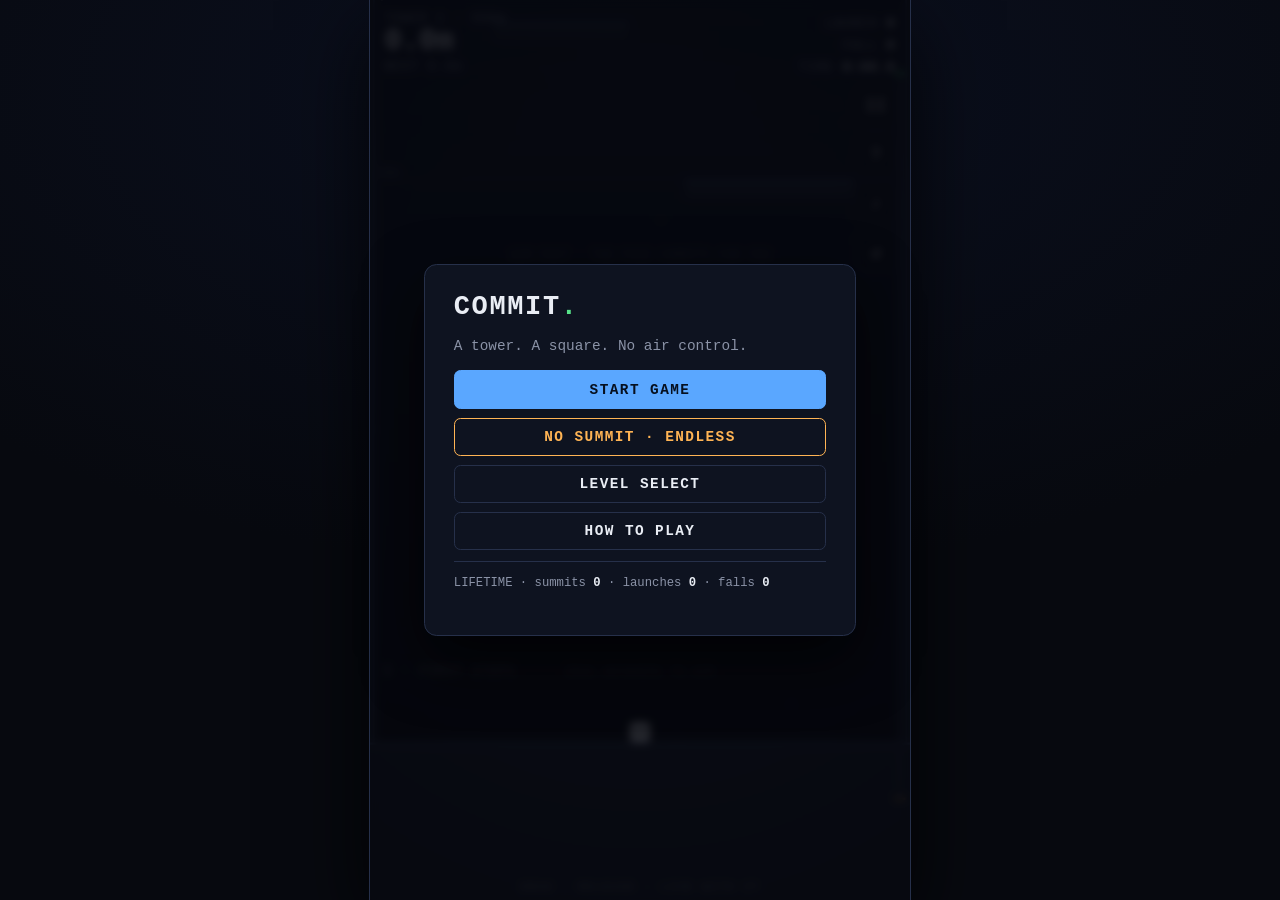
==== commit f9ad144f: "Cache-bust without a build step: head loader in index.html/editor.html emits every script/style URL " ====
--- a/index.html
+++ b/index.html
@@ -6,8 +6,24 @@
 <meta name="description" content="COMMIT — a minimalist precision rage-platformer. Draw an arc, release, and live with exactly what you drew. No air control. No mercy.">
 <meta name="theme-color" content="#07090f">
 <link rel="icon" href="data:image/svg+xml,%3Csvg%20xmlns='http://www.w3.org/2000/svg'%20viewBox='0%200%2016%2016'%3E%3Crect%20x='1'%20y='1'%20width='14'%20height='14'%20rx='3'%20fill='%23e9edf4'/%3E%3Crect%20x='4'%20y='6'%20width='2'%20height='3'%20fill='%230a0e1a'/%3E%3Crect%20x='10'%20y='6'%20width='2'%20height='3'%20fill='%230a0e1a'/%3E%3C/svg%3E">
-<link rel="stylesheet" href="style.css">
 <title>COMMIT — no air control. no mercy.</title>
+<script>
+/* Cache-busting without a build step: every asset URL carries this document's last-modified
+   stamp (GitHub Pages sets it per deploy; file:// uses the file mtime), so a new build can
+   never mix cached old scripts with new ones. document.write keeps the classic load order;
+   defer runs the scripts, in order, once the DOM is parsed. */
+(function () {
+  var v = "?v=" + encodeURIComponent(document.lastModified);
+  document.write('<link rel="stylesheet" href="style.css' + v + '">');
+  ["js/constants.js", "js/core.js", "js/levels.js",
+    "levels/tower-1.js", "levels/tower-2.js", "levels/tower-3.js",
+    "levels/tower-4.js", "levels/tower-5.js", "levels/tower-6.js",
+    "js/audio.js", "js/fx.js", "js/sim.js", "js/endless.js",
+    "js/render.js", "js/ui.js", "js/main.js"].forEach(function (s) {
+    document.write('<script src="' + s + v + '" defer><\/script>');
+  });
+})();
+</script>
 </head>
 <body>
 <div id="stage"><div id="frame">
@@ -106,21 +122,5 @@
  <div class="row"><button id="bDeadMenu" class="cta ghost">MAIN MENU</button></div>
 </div></div>
 </div></div>
-<script src="js/constants.js"></script>
-<script src="js/core.js"></script>
-<script src="js/levels.js"></script>
-<script src="levels/tower-1.js"></script>
-<script src="levels/tower-2.js"></script>
-<script src="levels/tower-3.js"></script>
-<script src="levels/tower-4.js"></script>
-<script src="levels/tower-5.js"></script>
-<script src="levels/tower-6.js"></script>
-<script src="js/audio.js"></script>
-<script src="js/fx.js"></script>
-<script src="js/sim.js"></script>
-<script src="js/endless.js"></script>
-<script src="js/render.js"></script>
-<script src="js/ui.js"></script>
-<script src="js/main.js"></script>
 </body>
 </html>
